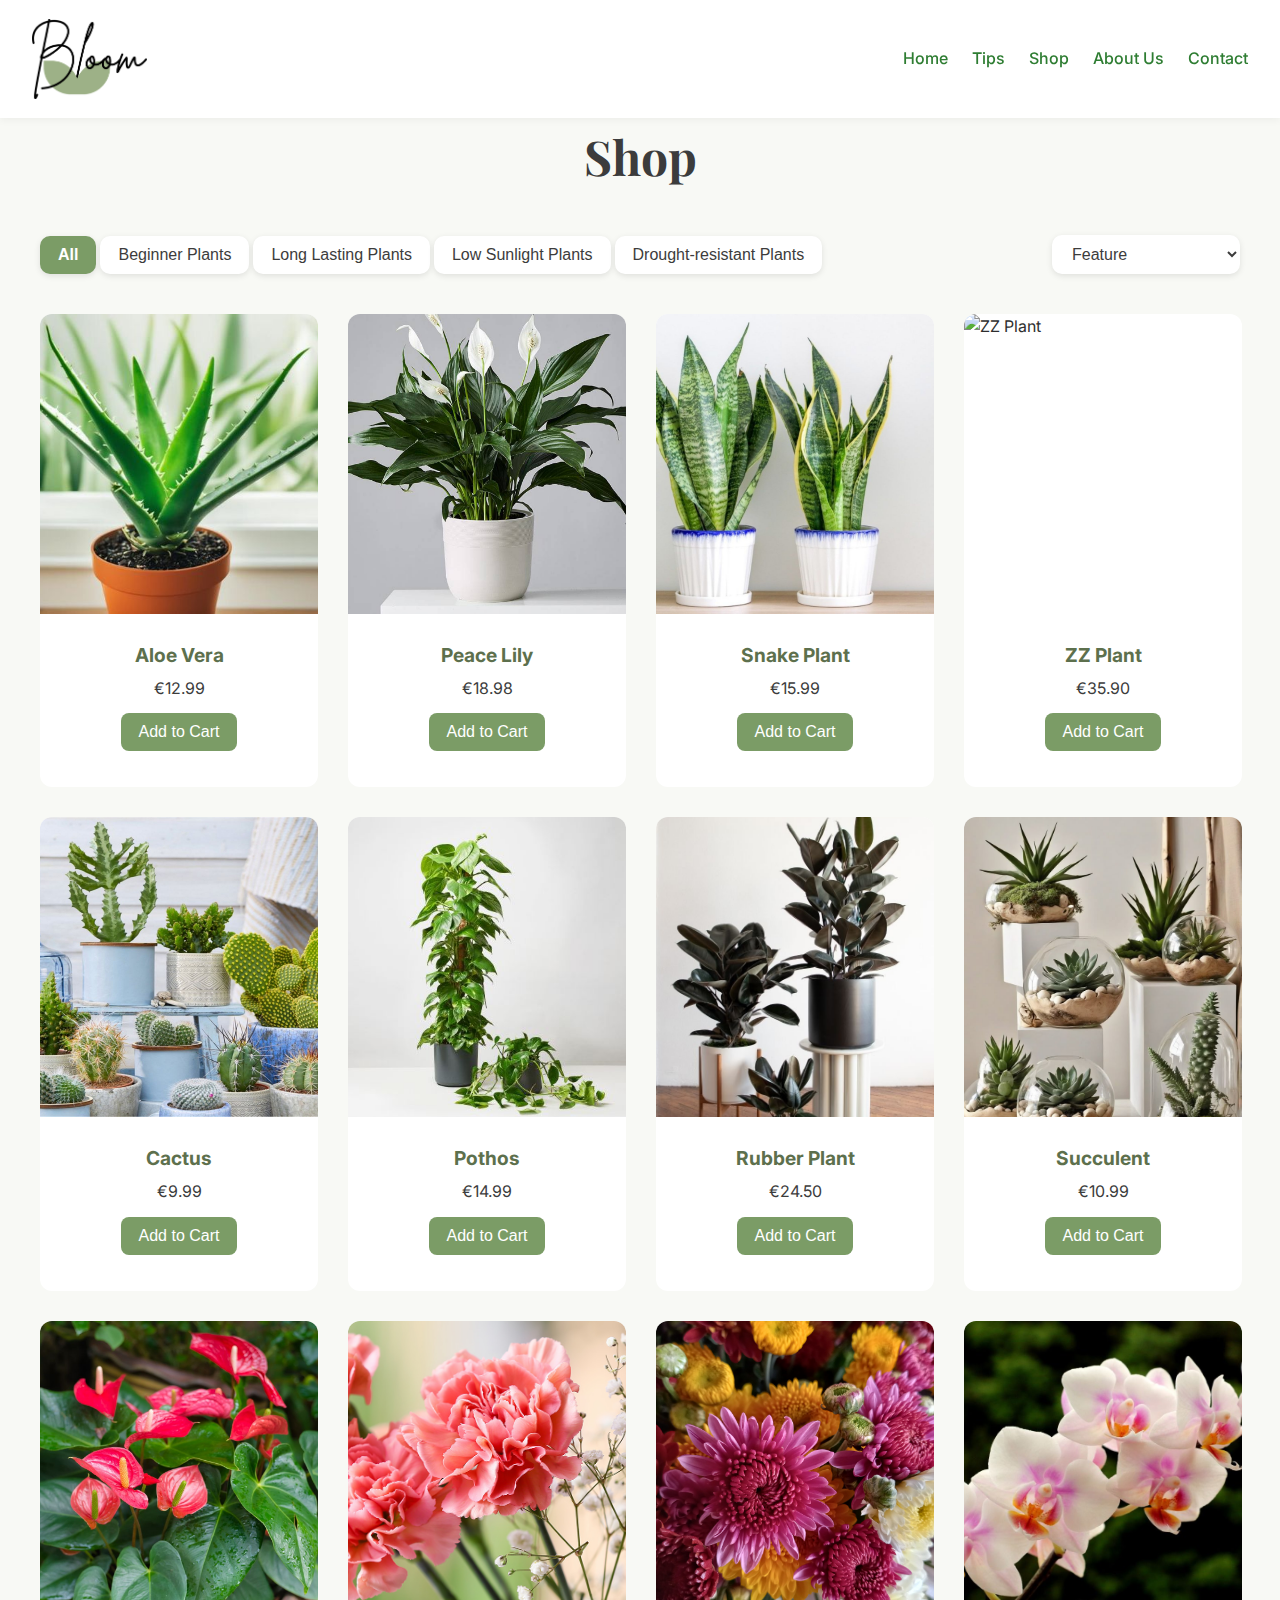
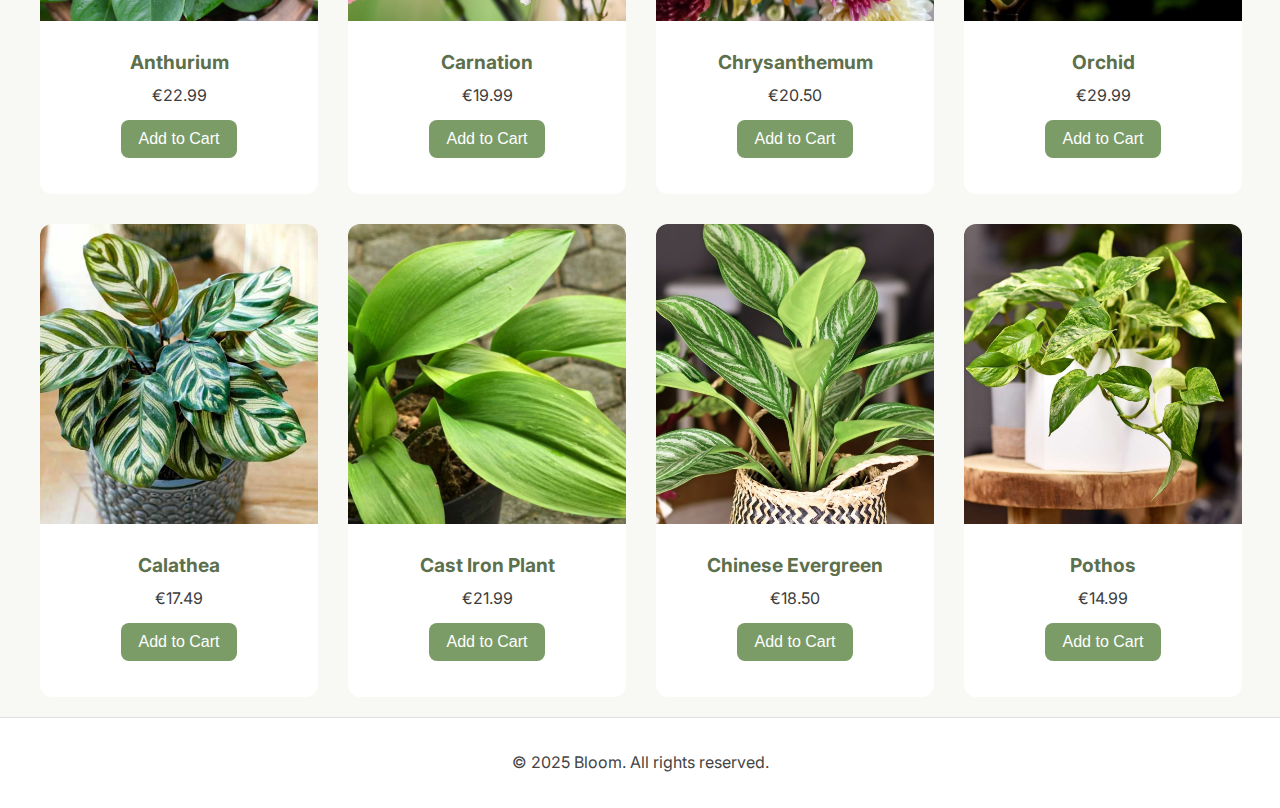
==== shop.html @ 778b962f "shop page is done and moved aboutus back in the nav" ====
<!DOCTYPE html>
<html lang="en">
<head>
  <meta charset="UTF-8" />
  <meta name="viewport" content="width=device-width, initial-scale=1.0" />
  <title>Bloom | Shop</title>
  <link rel="stylesheet" href="style.css" />
  <link rel="stylesheet" href="css/shop.css" />
  <script src="js/shop.js" defer></script>
  
  <link href="https://fonts.googleapis.com/css2?family=Inter&display=swap" rel="stylesheet">
  <link href="https://fonts.googleapis.com/css2?family=Playfair+Display:wght@700&display=swap" rel="stylesheet">
</head>
<body>
  <header>
    <a href="index.html"><img src="assets/images/logo.png" id="logo-bloom" alt="Logo of the website saying Bloom"></a>
    <nav>
      <ul>
        <li><a href="index.html">Home</a></li>
        <li><a href="tips.html">Tips</a></li>
        <li><a href="shop.html" class="active">Shop</a></li>
        <li><a href="aboutus.html">About Us</a></li>
        <li><a href="contact.html">Contact</a></li>
      </ul>
    </nav>
  </header>

  <main>
    <section class="shop-section">
      <div class="shop-header">
        <h1>Shop</h1>
        <div class="shop-controls">
          <div id="categoryFilter">
            <button data-category="all" class="active">All</button>
            <button data-category="beginner">Beginner Plants</button>
            <button data-category="longlasting">Long Lasting Plants</button>
            <button data-category="lowlight">Low Sunlight Plants</button>
            <button data-category="droughtresistant">Drought-resistant Plants</button>
          </div>

          <select id="sortFilter">
            <option value="default">Feature</option>
            <option value="lowtohigh">Price - Low to High</option>
            <option value="hightolow">Price - High to Low</option>
          </select>
        </div>

      </div>

      <div id="shopItems" class="shop-grid">
        <!-- JavaScript will render plant cards here -->
      </div>
    </section>
  </main>

  <div id="toast" class="toast"></div>

  <footer>
    <p>&copy; 2025 Bloom. All rights reserved.</p>
  </footer>

  
</body>
</html>
---- style.css ----
/* style.css — Global Styles */

@font-face {
    font-family: 'Brittany Signature';
    src: url('../assets/fonts/BrittanySignature.ttf') format('truetype');
    font-weight: normal;
    font-style: normal;
  }
  
  @font-face {
    font-family: 'Lexend';
    src: url('../assets/fonts/Lexend-VariableFont_wght.ttf') format('truetype');
    font-weight: normal;
    font-style: normal;
  }

/* 1. Reset and Box Model */
* {
    margin: 0;
    padding: 0;
    box-sizing: border-box;
  }
  
  html {
    scroll-behavior: smooth;
    font-size: 16px;
  }
  
  body {
    font-family: 'Lexend', sans-serif;
    line-height: 1.6;
    color: #2E2E2E;
    background-color: #F3F1E7;
  }
  
  /* 2. Typography */
  h1, h2, h3, h4 {
    color: #316334;
    font-weight: 700;
  }
  
  h1 {
    font-size: 2.5rem;
  }
  
  h2 {
    font-size: 1.8rem;
  }
  
  p {
    font-size: 1rem;
    color: #444;
  }
  
  /* 3. Layout & Containers */
  main {
    max-width: 1200px;
    margin: 0 auto;
    padding: 0;
  }
  
  /* 4. Navbar */
  header {
    position: sticky;
    top: 0;
    z-index: 10;
    background-color: #ffffff;
    box-shadow: 0 2px 8px rgba(0,0,0,0.05);
    display: flex;
    justify-content: space-between;
    align-items: center;
    padding: 1.2rem 2rem;
  }
  
  #logo-bloom {
    height: 80px;
  }
  
  nav ul {
    list-style: none;
    display: flex;
    gap: 1.5rem;
  }
  
  nav ul li a {
    text-decoration: none;
    color: #2E7D32;
    font-weight: 500;
    transition: color 0.3s ease;
  }
  
  nav ul li a:hover {
    color: #388E3C;
  }
  
  /* 5. Buttons */
  .btn {
    background-color: #4CAF50;
    color: white;
    border: none;
    border-radius: 8px;
    padding: 0.75rem 1.5rem;
    font-weight: bold;
    cursor: pointer;
    box-shadow: 0 2px 6px rgba(0, 0, 0, 0.15);
    transition: background-color 0.3s ease;
  }
  
  .btn:hover {
    background-color: #388E3C;
  }


  
  /* 6. Footer */
  footer {
    background-color: #ffffff;
    text-align: center;
    padding: 2rem;
    font-size: 0.9rem;
    color: #777;
    border-top: 1px solid #E0E0E0;
  }
  
  /* 7. Utility Classes */
  .text-center {
    text-align: center;
  }
  
  img {
    display: block;
    max-width: 100%;
    height: auto;
  }
---- css/shop.css ----
/* shop.css */

:root {
    --green-main: #7B9C66;
    --green-accent: #5D704D;
    --green-muted: #A1B48A;
    --green-blob: #C9DBC5;
    --text-dark: #3C3C3C;
    --bg-main: #F8F9F5;
    --bg-card: #ffffff;
    --shadow: rgba(0, 0, 0, 0.1);
  }
  
  body {
    background-color: var(--bg-main);
    font-family: 'Inter', sans-serif;
    min-height: 100vh;
    display: flex;
    flex-direction: column;
  }

  main {
    flex: 1;
  }
  
  .shop-container {
    padding: 40px 80px;
    max-width: 1200px;
    margin: 0 auto;
  }
  
  .shop-header {
    text-align: center;
    margin-bottom: 40px;
  }
  
  .shop-header h1 {
    font-family: 'Playfair Display', serif;
    font-size: 3rem;
    color: var(--text-dark);
    margin-bottom: 40px;
  }
  
  .filters {
    display: flex;
    justify-content: space-between;
    margin-bottom: 30px;
    flex-wrap: wrap;
    gap: 10px;
  }
  
  .filters select {
    padding: 10px 16px;
    border-radius: 8px;
    border: 1px solid var(--green-muted);
    font-size: 1rem;
    background: #fff;
    color: var(--text-dark);
  }

 /* --- Category Filter Buttons --- */
#categoryFilter button {
    padding: 10px 18px;
    border-radius: 10px;
    border: none;
    background-color: var(--bg-card);
    color: var(--text-dark);
    font-weight: 500;
    font-size: 1rem;
    box-shadow: 0 2px 6px var(--shadow);
    cursor: pointer;
    transition: all 0.3s ease;
  }
  
  #categoryFilter button:hover {
    background-color: var(--green-blob);
    color: var(--text-dark);
  }
  
  #categoryFilter button.active {
    background-color: var(--green-main);
    color: white;
    font-weight: 600;
  }
  
  /* --- Sorting Dropdown --- */
  #sortFilter {
    padding: 10px 16px;
    border-radius: 10px;
    border: none;
    box-shadow: 0 2px 6px var(--shadow);
    font-size: 1rem;
    background-color: var(--bg-card);
    color: var(--text-dark);
    cursor: pointer;
    transition: box-shadow 0.2s ease;
  }
  
  #sortFilter:focus {
    outline: none;
    box-shadow: 0 0 0 2px var(--green-muted);
  }
  
  /* --- Combined Filter Row Layout --- */
  .shop-controls {
    display: flex;
    justify-content: space-between;
    align-items: center;
    flex-wrap: wrap;
    gap: 20px;
    margin-bottom: 30px;
  }

  
  .shop-grid {
    display: grid;
    grid-template-columns: repeat(4, 1fr);
    gap: 30px;
    margin-bottom: 20px;
  }
  
  
  .plant-card {
    width: 278px;
    background-color: var(--bg-card);
    border-radius: 12px;
    overflow: hidden;
    transition: transform 0.2s ease;
    display: flex;
    flex-direction: column;
    align-items: center;
    padding-bottom: 20px;
  }
  
  .plant-card img {
    width: 100%;
    height: 300px;
    object-fit: cover;
  }
  
  .plant-info {
    padding: 16px;
    text-align: center;
  }
  
  .plant-info h3 {
    margin: 10px 0 5px;
    font-size: 1.2rem;
    color: var(--green-accent);
  }
  
  .plant-info p {
    font-size: 1rem;
    color: var(--text-dark);
    margin-bottom: 12px;
  }
  
  .add-to-cart {
    background-color: var(--green-main);
    color: white;
    border: none;
    padding: 10px 18px;
    font-size: 1rem;
    border-radius: 8px;
    cursor: pointer;
    transition: background-color 0.3s ease;
  }
  
  .add-to-cart:hover {
    background-color: var(--green-accent);
  }

  .toast {
    position: fixed;
    bottom: 30px;
    right: -8%;
    transform: translateX(-50%);
    background-color: var(--green-muted);
    color: black;
    padding: 16px 24px;
    border-radius: 12px;
    font-size: 1rem;
    box-shadow: 0 8px 16px rgba(0, 0, 0, 0.2);
    z-index: 999;
    opacity: 0;
    pointer-events: none;
    transition: opacity 0.3s ease, transform 0.3s ease;
  }
  
  .toast.show {
    opacity: 1;
    pointer-events: auto;
    transform: translateX(-50%) translateY(0);
  }
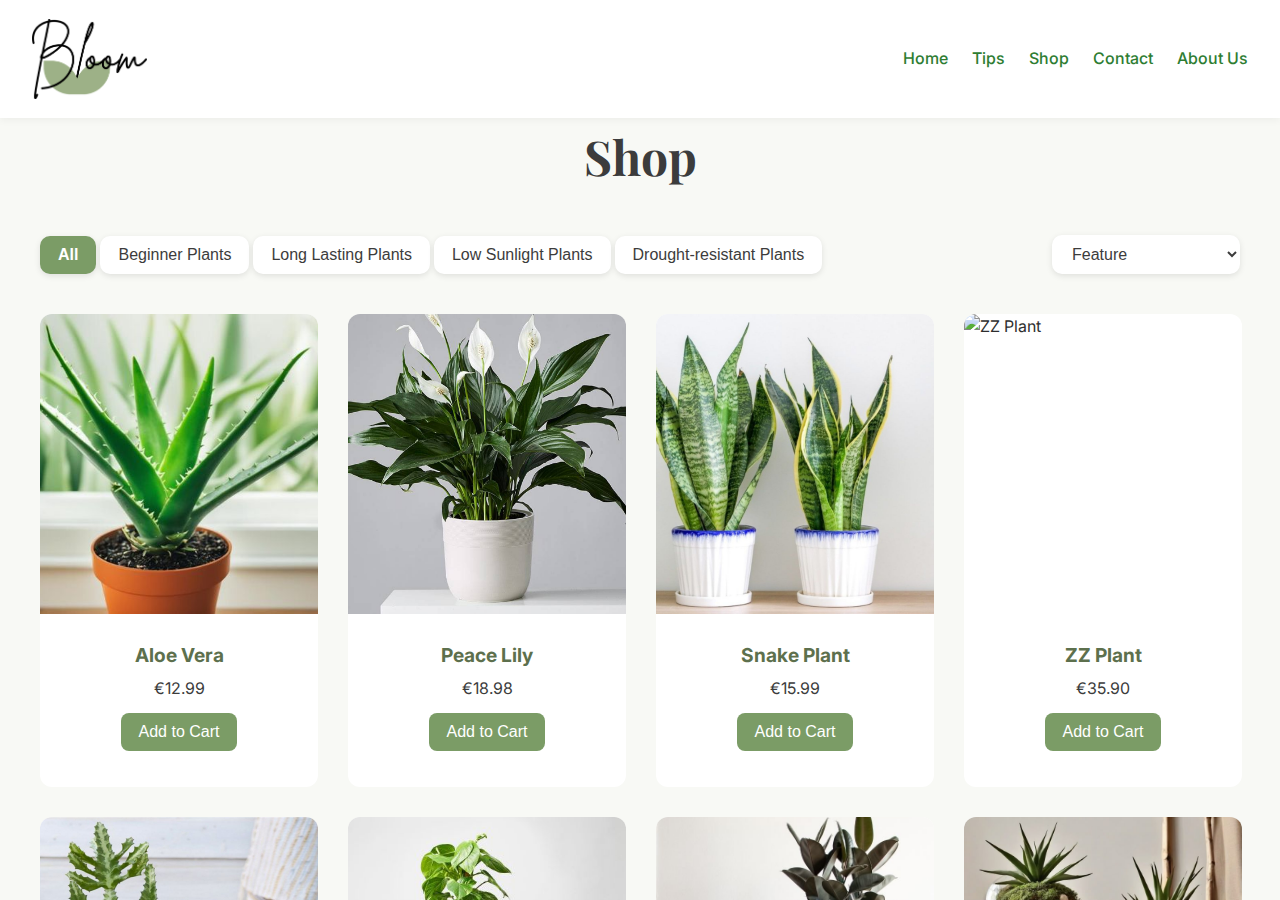
==== commit ed3a7302: "last three pages done" ====
--- a/shop.html
+++ b/shop.html
@@ -19,11 +19,13 @@
         <li><a href="index.html">Home</a></li>
         <li><a href="tips.html">Tips</a></li>
         <li><a href="shop.html" class="active">Shop</a></li>
+        <li><a href="contact.html">Contact</a></li>
         <li><a href="aboutus.html">About Us</a></li>
-        <li><a href="contact.html">Contact</a></li>
       </ul>
     </nav>
   </header>
+
+  <div class="scroll-container"> 
 
   <main>
     <section class="shop-section">
@@ -58,7 +60,7 @@
   <footer>
     <p>&copy; 2025 Bloom. All rights reserved.</p>
   </footer>
-
+</div>
   
 </body>
 </html>
--- a/style.css
+++ b/style.css
@@ -20,6 +20,20 @@
     padding: 0;
     box-sizing: border-box;
   }
+
+  html, body {
+    height: 100%;
+  }
+  
+  body {
+    display: flex;
+    flex-direction: column;
+  }
+  
+  main {
+    flex: 1;
+  }
+  
   
   html {
     scroll-behavior: smooth;
@@ -58,9 +72,15 @@
     margin: 0 auto;
     padding: 0;
   }
+
+  .scroll-container {
+    overflow-y: auto;
+    scroll-behavior: smooth;
+  }
   
   /* 4. Navbar */
   header {
+    height: 120px;
     position: sticky;
     top: 0;
     z-index: 10;
